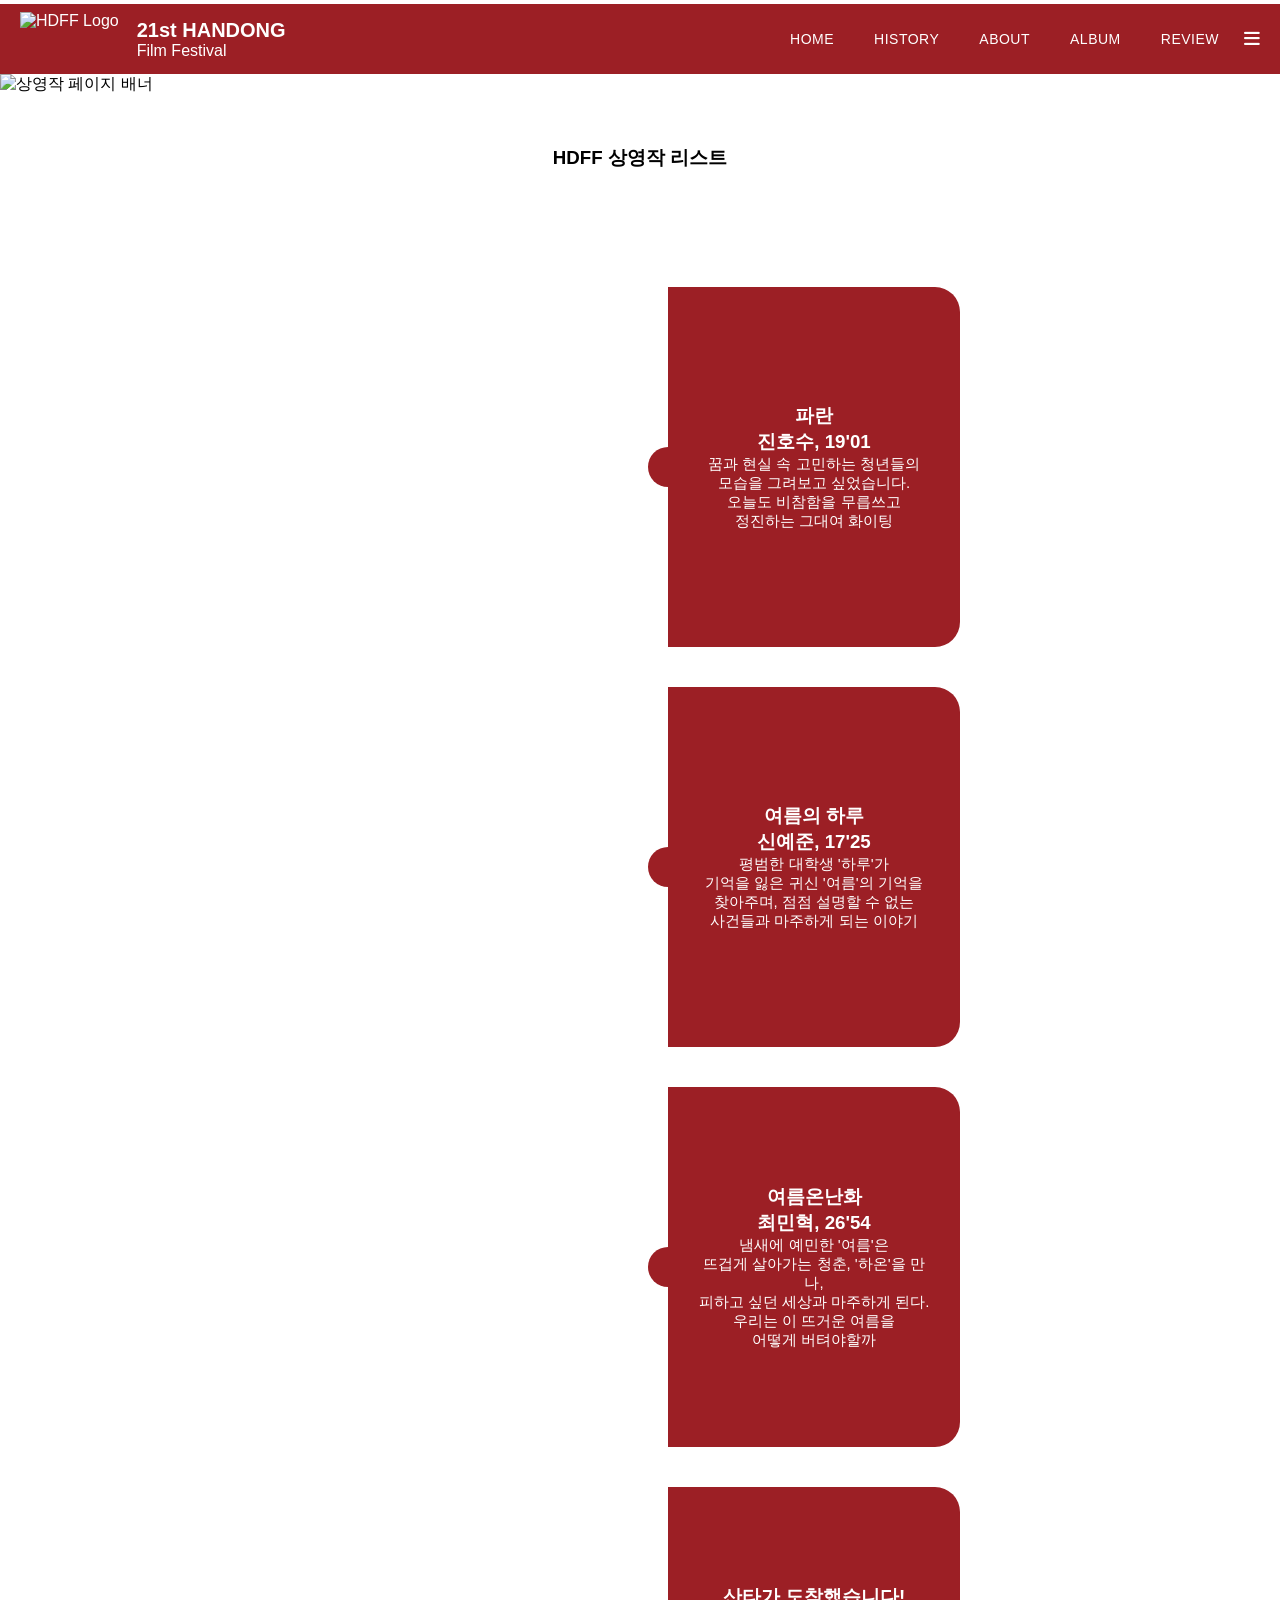
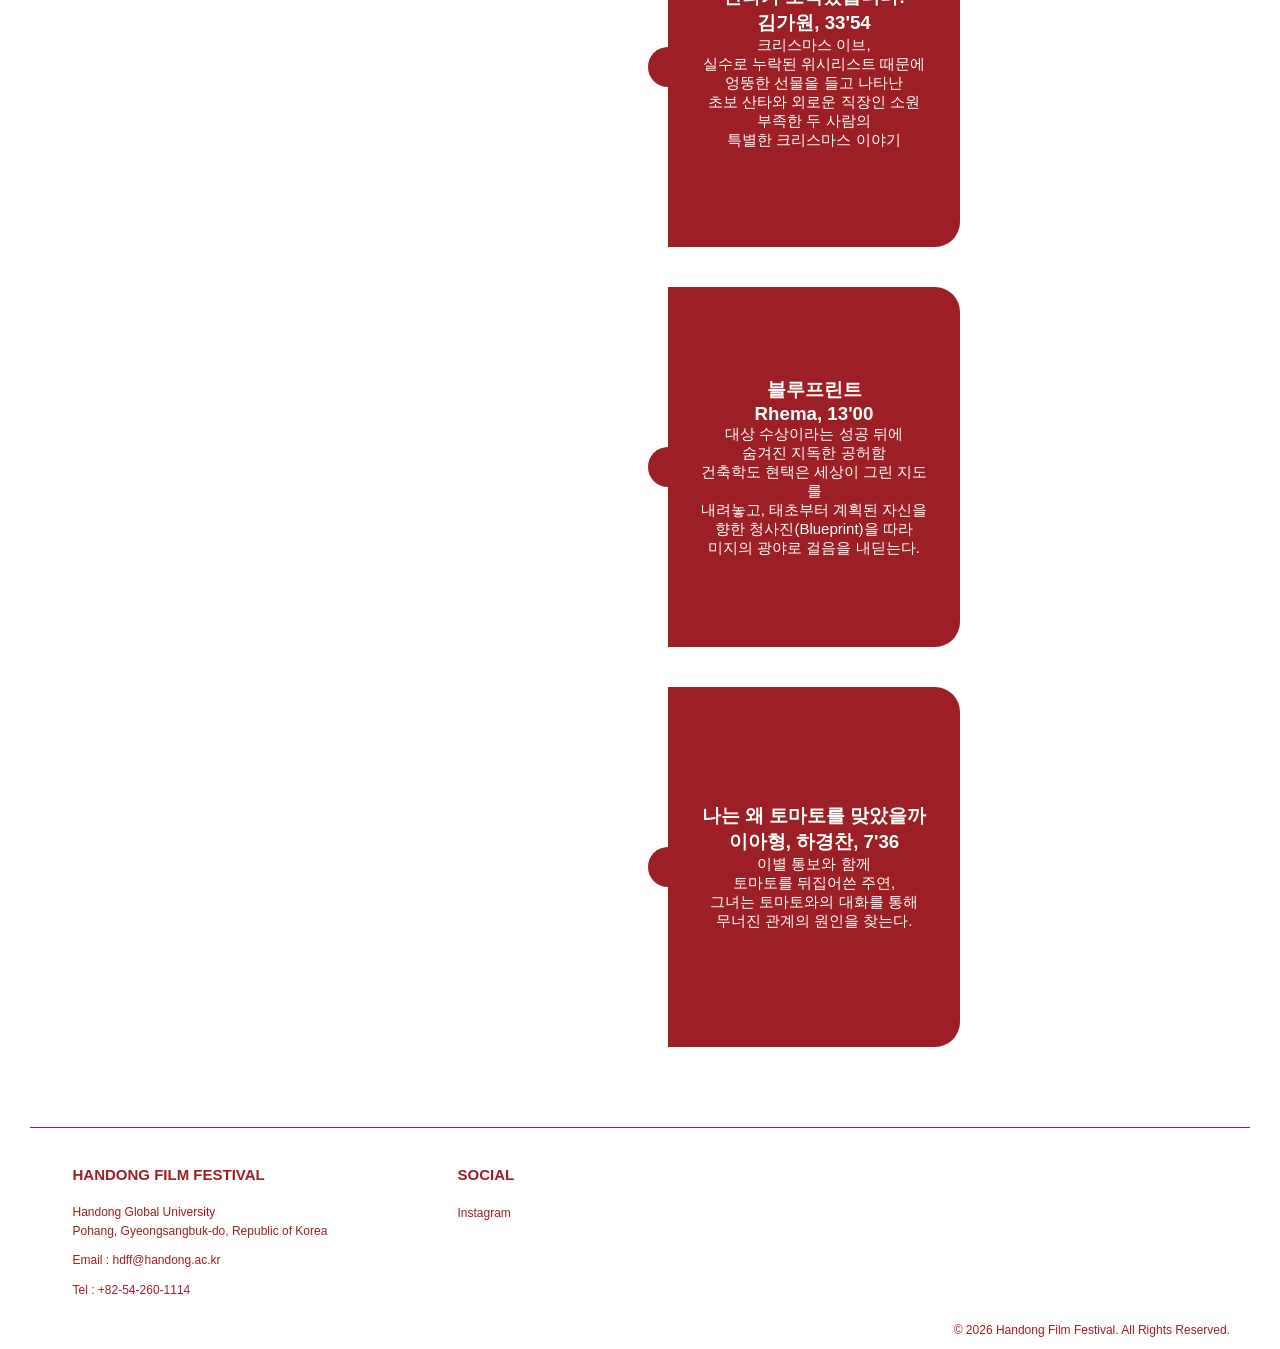
==== 상영작 페이지.html @ af8fc3d1 "Add files via upload" ====
<!DOCTYPE html>
<html lang="ko">
<head>
    <meta charset="UTF-8">
    <meta name="viewport" content="width=device-width, initial-scale=1.0">
    <title>21st Handong Film Festival</title>

    <link rel="stylesheet" href="https://cdnjs.cloudflare.com/ajax/libs/font-awesome/6.5.1/css/all.min.css">

    <style>
		*{
			margin:0;
			padding:0;
			box-sizing:border-box;
		}

		:root{
			--hdff-burgundy:#9c1f25;
			--hdff-background:#ffffff;
		}

		body{
			background:var(--hdff-background);
			font-family:Arial, Helvetica, sans-serif;
		}

		header{
			background:#ffffff;
			color:white;
			margin-top:0;
		}

		.top-menu i{font-size:16px;}

    
		.top-icons{
			display:flex;
			align-items:center;
			gap:18px;
		}

    
		.hgu-logo{
			height:20px;
			width:auto;
		}
    
    
		.navbar{
			background:#9c1f25;
			display:flex;
			align-items:center;
			height:70px;
			padding:0 20px;
			margin-top:4px;
		}

    
		.logo-section{
			display:flex;
			align-items:center;
			gap:18px;
			margin-left:0px;
		}

		.logo-section img{height:55px;}

		.banner{
			width: 100%;
			display: block;
		}

		.title h2{
			font-size:20px;
			font-weight:600;
		}

    
		.title p{
			font-size:16px;
			font-weight:400;
		}

		.menu{
			list-style:none;
			display:flex;
			gap:40px;
			margin-left:auto;
		}

    
		.menu a{
			color:white;
			text-decoration:none;
			font-size:14px;
			font-weight:400;
			letter-spacing:0.5px;
			transition:0.3s;
		}

		.menu a:hover{opacity:0.7;}

		.side-menu{
			position:absolute;
			top:115px;
			left:0;
			width:100%;
			background:white;
			padding:40px 50px;
			display:grid;
			grid-template-columns:repeat(4,1fr);
			transform:translateY(-20px);
			opacity:0;
			pointer-events:none;
			transition:0.3s;
			z-index:999;
		}
    
		.side-menu.active{
			transform:translateY(0);
			opacity:1;
			pointer-events:auto;
		}
    
		.side-menu.active{display:grid;}
    
		.menu-column h2{
			color:#9c1f25;
			margin-bottom:20px;
		}

		.menu-column a{
			display:block;
			color:#9c1f25;
			text-decoration:none;
			margin-bottom:15px;
		}
		
		.menu-column a:hover{font-weight:bold;}
    
		#menuBtn{cursor:pointer;}

		#movie-list-container{
			display:flex;
			flex-wrap:wrap;
			justify-content:center;
			gap:40px;
			margin:80px auto;
		}
    
		.puzzle-box{
			display:flex;
			width:640px;
			height:360px;
		}

		.box-left{
			flex:3;
			background-size:cover;
			background-position:center;
			border-radius:25px 0 0 25px;
		}

    
		.box-right{
			flex:2;
			background:#9c1f25;
			color:white;
			border-radius:0 25px 25px 0;
			display:flex;
			flex-direction:column;
			justify-content:center;
			padding:30px;
			position:relative;
		}

		.box-right::before{
			content:"";
			position:absolute;
			left:-20px;
			top:50%;
			transform:translateY(-50%);
			width:20px;
			height:40px;
			background:#9c1f25;
			border-radius:40px 0 0 40px;
		}

		.box-left, .box-right{transition:0.3s;}

		.puzzle-box:hover .box-left, 
		.puzzle-box:hover .box-right{
			filter:blur(4px);
			opacity:0.6;
		}

		.puzzle-box .box-left:hover, 
		.puzzle-box .box-right:hover{
			filter:none;
			opacity:1;
			transform:scale(1.05);
		}

		footer{
			background:#ffffff;
			color:#9c1f25;
			margin-top:60px;
			border-top:1px solid #9c1f25;
			padding-top:20px;        
			margin-left:30px;           
			margin-right:30px;
		}

		.footer-container{
			max-width:95%;
			margin:auto;
			padding:18px 12px 5px 12px;
			display:grid;
			grid-template-columns:repeat(3,1fr);
			gap:20px;
		}

		.footer-container h3{
			margin-bottom:20px;
			font-size:15px;
		}

		.footer-container p{
			margin-bottom:10px;
			line-height:1.6;
			font-size:12px;
		}

		.footer-container a{
			color:#9c1f25;
			text-decoration:none;
			font-size:12px;
		}

		.footer-container a:hover{opacity:0.7;}
    
		.copyright{
			text-align:right;
			padding:8px 20px 12px 20px;
			font-size:12px;
			color:#9c1f25;
			border-top:none;
		}

		#menuBtn{
			color:white;
			font-size:18px;
			cursor:pointer;
			margin-left:25px;
		}
    </style>
</head>

<body>
    <header>
        <div class="side-menu" id="sideMenu">
            <div class="menu-column">
                <h2>역사</h2>
                <a href="HDFFhistory.html">HDFF 소개글</a>
                <a href="HDFFhistory.html">개요</a>
                <a href="HDFFhistory.html">역대 주제</a>
                <a href="HDFFhistory.html">역대 대표작</a>
            </div>

            <div class="menu-column">
                <h2>소개</h2>
                <a href="상영작 페이지.html">나는 왜 토마토에 맞았을까</a>
                <a href="상영작 페이지.html">블루프린트</a>
                <a href="상영작 페이지.html">산타가 도착했습니다!</a>
                <a href="상영작 페이지.html">여름 온난화</a>
                <a href="상영작 페이지.html">여름의 하루</a>
                <a href="상영작 페이지.html">파란</a>
            </div>

            <div class="menu-column">
                <h2>앨범</h2>
                <a href="album.html">상영작 스틸컷</a>
            </div>

            <div class="menu-column">
                <h2>평점</h2>
                <a href="review.html">전체 평점</a>
            </div>
        </div>

        <nav class="navbar">

            <div class="logo-section">
                <img src="used photo/HDFF.png" alt="HDFF Logo">

                <div class="title">
                    <h2>21st HANDONG</h2>
                    <p>Film Festival</p>
                </div>

            </div>

            <ul class="menu">
                <li><a href="index.html">HOME</a></li>
                <li><a href="HDFFhistory.html">HISTORY</a></li>
                <li><a href="상영작 페이지.html">ABOUT</a></li>
                <li><a href="album.html">ALBUM</a></li>
                <li><a href="review.html">REVIEW</a></li>
            </ul>

            <i class="fa-solid fa-bars" id="menuBtn"></i>
        </nav>
    </header>
    
    <img src="used photo/Banner.png" alt="상영작 페이지 배너" class="banner">


    <h3 style="text-align: center; margin-top: 50px;">HDFF 상영작 리스트</h3> <br><br>

    <div id="movie-list-container"></div>
    
    <script>
        // 상영작 데이터 (여기만 계속 추가/수정하면 됨)

        const movies = [
            { title: "파란 <br> 진호수, 19'01", desc: "꿈과 현실 속 고민하는 청년들의 <br>모습을 그려보고 싶었습니다.<br>오늘도 비참함을 무릅쓰고 <br>정진하는 그대여 화이팅", image: "used photo/파란.gif" },
            { title: "여름의 하루 <br> 신예준, 17'25", desc: "평범한 대학생 '하루'가 <br> 기억을 잃은 귀신 '여름'의 기억을 <br>찾아주며, 점점 설명할 수 없는 <br>사건들과 마주하게 되는 이야기", image: "used photo/여름의 하루.gif" },
            { title: "여름온난화 <br> 최민혁, 26'54", desc: "냄새에 예민한 '여름'은 <br>뜨겁게 살아가는 청춘, '하온'을 만나,<br>피하고 싶던 세상과 마주하게 된다.<br>우리는 이 뜨거운 여름을 <br>어떻게 버텨야할까", image: "used photo/여름 온난화.gif" },
            { title: "산타가 도착했습니다! <br> 김가원, 33'54", desc: "크리스마스 이브, <br>실수로 누락된 위시리스트 때문에 <br> 엉뚱한 선물을 들고 나타난 <br>초보 산타와 외로운 직장인 소원<br>부족한 두 사람의 <br>특별한 크리스마스 이야기", image: "used photo/산타가 도착했습니다!.gif" },
            { title: "블루프린트 <br> Rhema, 13'00", desc: "대상 수상이라는 성공 뒤에 <br>숨겨진 지독한 공허함 <br>건축학도 현택은 세상이 그린 지도를 <br>내려놓고, 태초부터 계획된 자신을 향한 청사진(Blueprint)을 따라 <br> 미지의 광야로 걸음을 내딛는다.", image: "used photo/블루프린트.gif" },
            { title: "나는 왜 토마토를 맞았을까 <br> 이아형, 하경찬, 7'36", desc: "이별 통보와 함께 <br>토마토를 뒤집어쓴 주연, <br>그녀는 토마토와의 대화를 통해 <br>무너진 관계의 원인을 찾는다.", image: "used photo/나는 왜 토마토를 맞았을까.gif" }
        ];  

        const container = document.getElementById("movie-list-container");

        movies.forEach(movie => {
            container.innerHTML += `

            <div class="puzzle-box">

                <div class="box-left" 
                style="background-image:url('${movie.image}')">
                </div>

                <div class="box-right">
                    <h3 style="text-align:center;">
                        ${movie.title}
                    </h3>

                    <p style="font-size:15px; text-align:center;">
                        ${movie.desc}
                    </p>
                </div>

            </div>
            `;
        });
    
        const sounds = [
            'Sound/click-1.mp3',
            'Sound/click-2.mp3',
            'Sound/click-3.mp3',
            'Sound/click-4.mp3',
            'Sound/click-5.mp3'
        ];
    
        document.querySelectorAll('.puzzle-box').forEach(box => {
            box.addEventListener('mouseenter', () => {
                const randomSound = sounds[Math.floor(Math.random() * sounds.length)];
                const audio = new Audio(randomSound);
                audio.volume = 0.5;
                audio.play().catch(err => {
                    console.error('오디오 재생 실패:', err);
                });
            });
        });

        const menuBtn = document.getElementById("menuBtn");
        const sideMenu = document.getElementById("sideMenu");

        menuBtn.addEventListener("click", () => {
            sideMenu.classList.toggle("active");

            if(menuBtn.classList.contains("fa-bars")){
                menuBtn.classList.remove("fa-bars");
                menuBtn.classList.add("fa-xmark");
            }
            else{
                menuBtn.classList.remove("fa-xmark");
                menuBtn.classList.add("fa-bars");
            }
        });
    </script>

    <footer>

        <div class="footer-container">
            <div class="footer-left">

                <h3>HANDONG FILM FESTIVAL</h3>

                <p>
                    Handong Global University<br>
                    Pohang, Gyeongsangbuk-do, Republic of Korea
                </p>
                <p>
                    Email : hdff@handong.ac.kr
                </p>
                <p>
                    Tel : +82-54-260-1114
                </p>

            </div>

            <div class="footer-center">
                <h3>SOCIAL</h3>
                <a href="https://www.instagram.com/2026_hdff_whatif?utm_source=ig_web_button_share_sheet&igsh=ZDNlZDc0MzIxNw==" target="_blank">
                    Instagram
                </a>
            </div>
        </div>

        <div class="copyright">
            © 2026 Handong Film Festival.
            All Rights Reserved.
        </div>

    </footer>

</body>
</html>
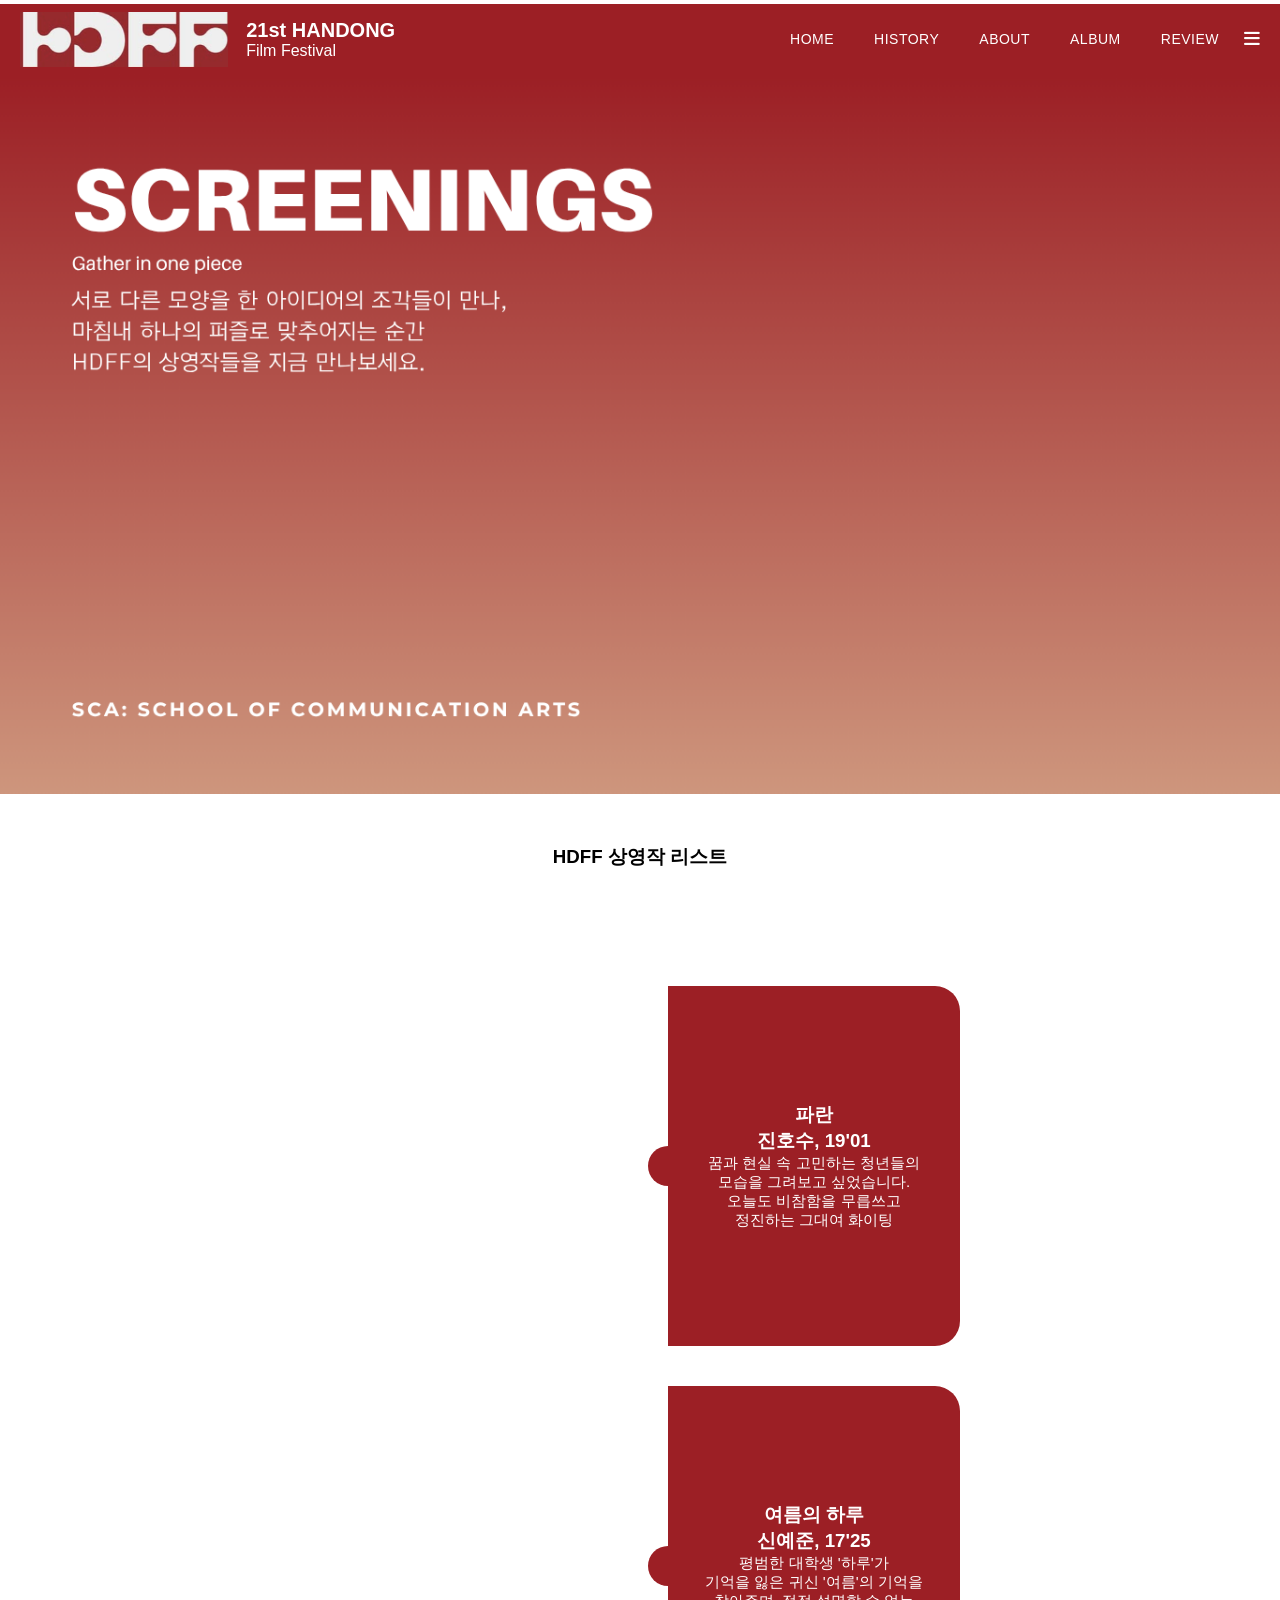
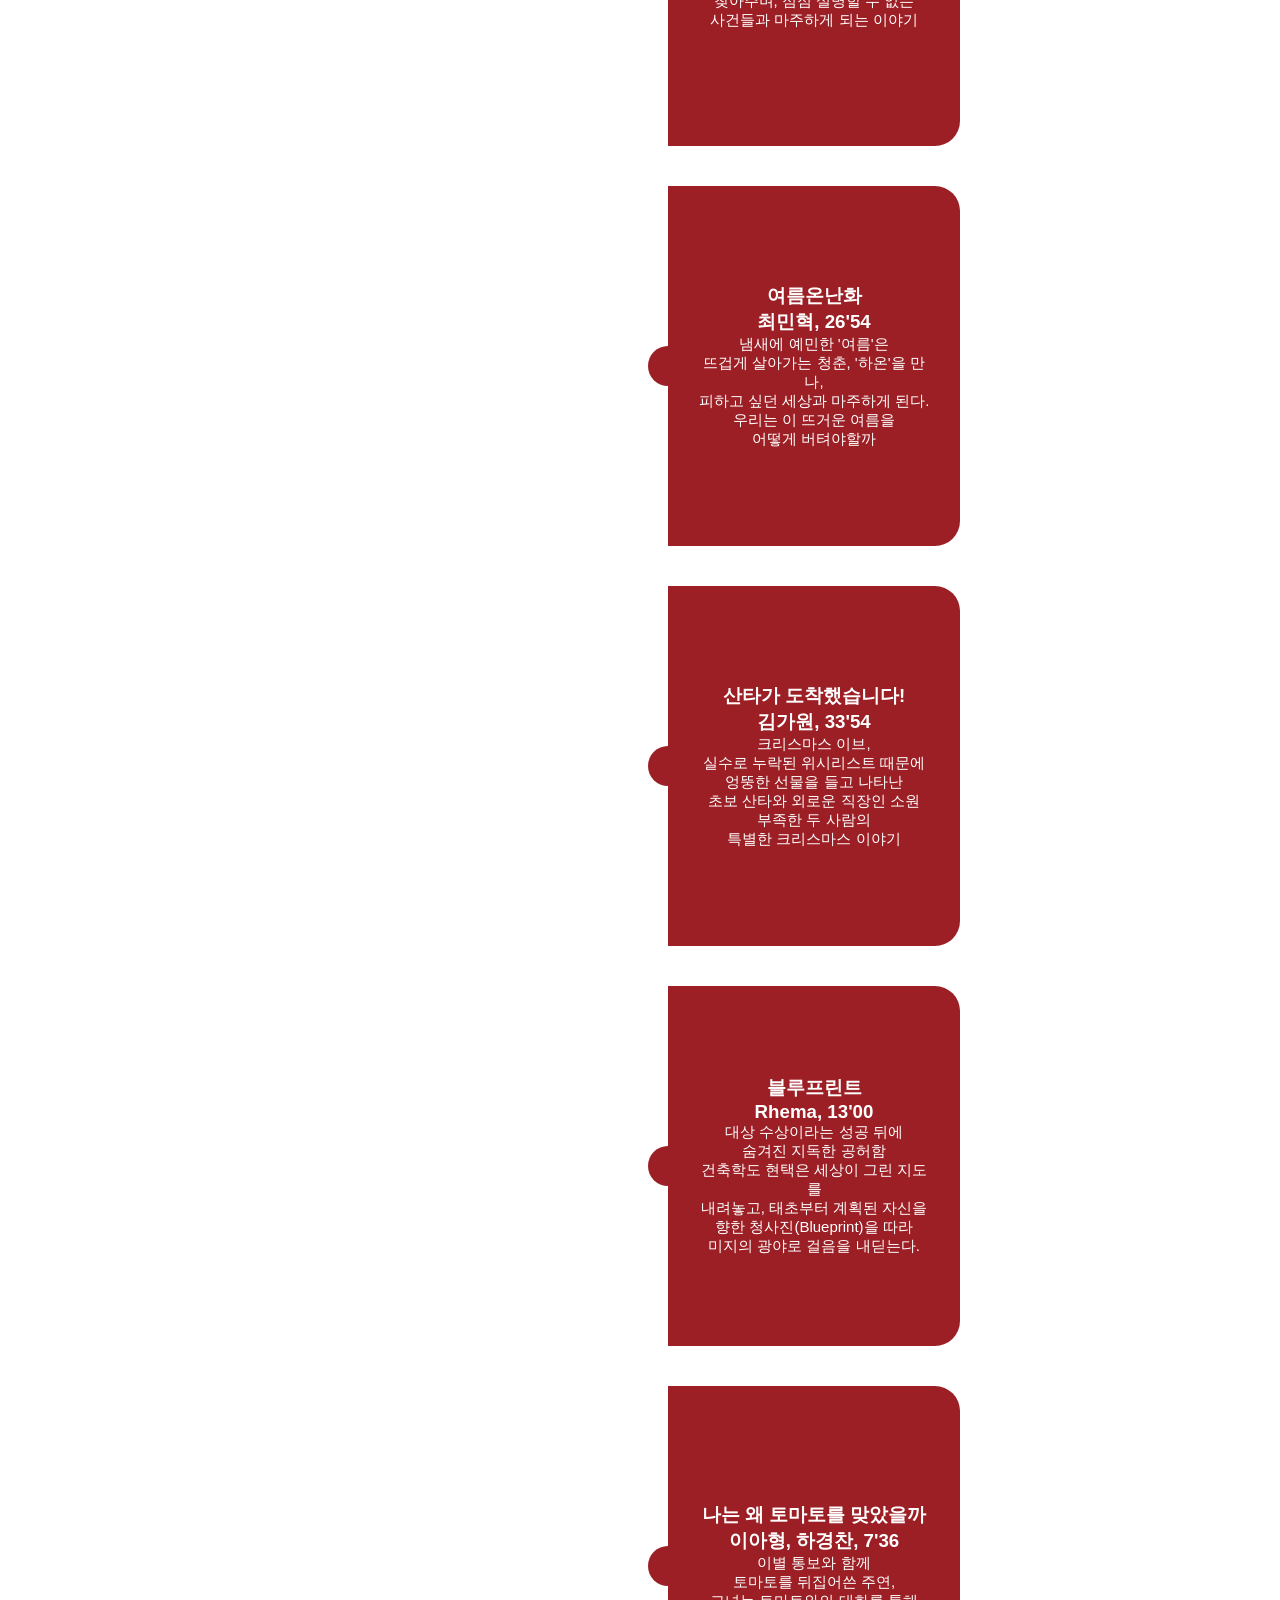
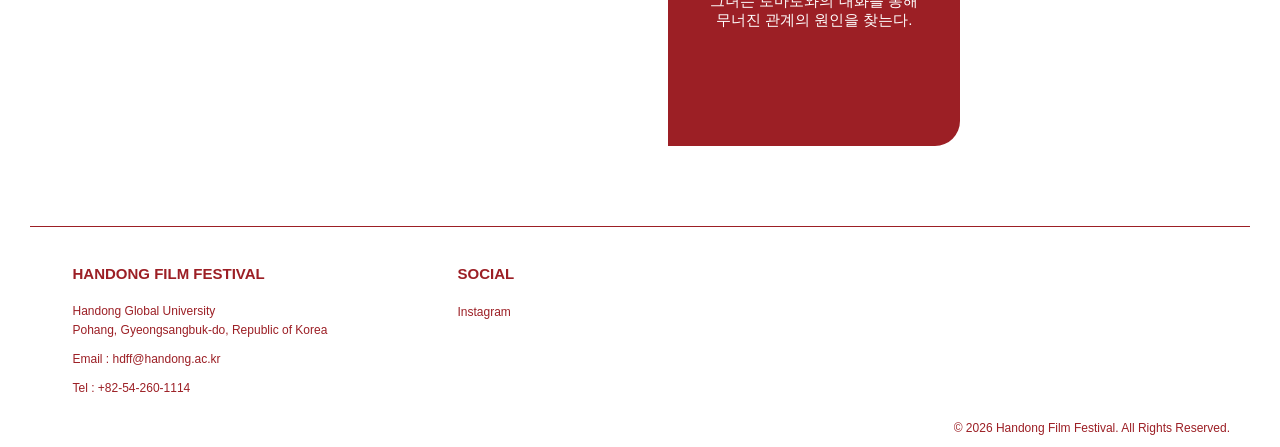
==== commit 83e36ebd: "Add files via upload" ====
--- a/상영작 페이지.html
+++ b/상영작 페이지.html
@@ -363,9 +363,9 @@
             'Sound/click-4.mp3',
             'Sound/click-5.mp3'
         ];
-    
+
         document.querySelectorAll('.puzzle-box').forEach(box => {
-            box.addEventListener('mouseenter', () => {
+            box.addEventListener('click', () => {
                 const randomSound = sounds[Math.floor(Math.random() * sounds.length)];
                 const audio = new Audio(randomSound);
                 audio.volume = 0.5;
